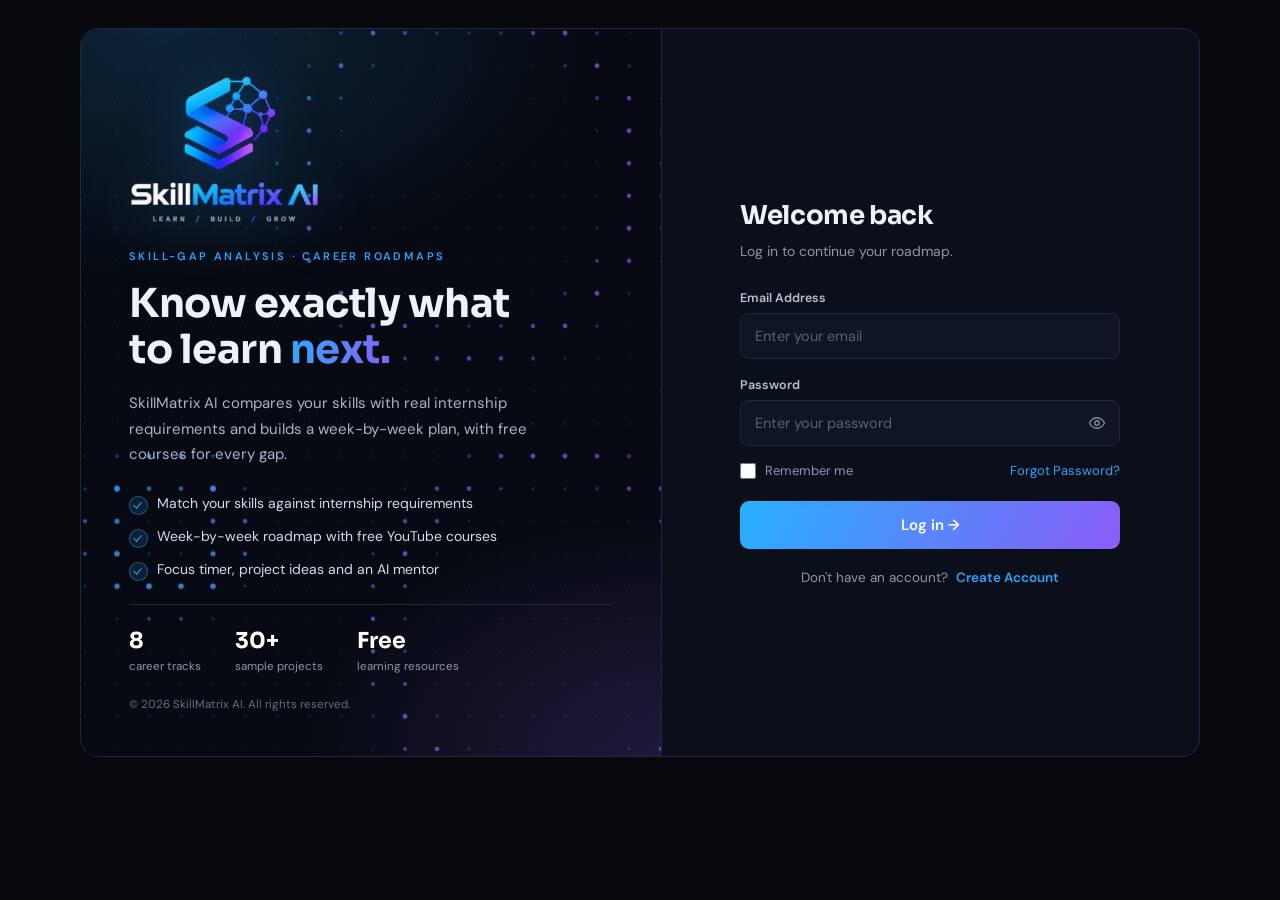
==== frontend/index.html @ 907a7614 "Initial project commit" ====
<!DOCTYPE html>
<html lang="en">
<head>
    <meta charset="UTF-8">
    <meta name="viewport" content="width=device-width, initial-scale=1.0">
    <title>SkillMatrix AI</title>
    <link rel="icon" type="image/png" href="assets/favicon.png">
    <link rel="preconnect" href="https://fonts.googleapis.com">
    <link rel="preconnect" href="https://fonts.gstatic.com" crossorigin>
    <link href="https://fonts.googleapis.com/css2?family=DM+Sans:wght@400;500;600&family=Sora:wght@600;700&display=swap" rel="stylesheet">
    <link rel="stylesheet" href="css/auth.css">
</head>
<body>
<div class="container">

    <!-- LEFT SECTION -->
    <div class="left">

        <div class="brand"><img class="logo-full" src="assets/logo-full.png" alt="SkillMatrix AI"></div>

        <div class="hero">
            <p class="tag">Skill-gap analysis &middot; Career roadmaps</p>

            <h1>Know exactly what<br>to learn <span>next.</span></h1>

            <p class="description">SkillMatrix AI compares your skills with real internship requirements and builds a week-by-week plan, with free courses for every gap.</p>

            <div class="features">
                <div>Match your skills against internship requirements</div>
                <div>Week-by-week roadmap with free YouTube courses</div>
                <div>Focus timer, project ideas and an AI mentor</div>
            </div>
        </div>

        <div class="stat-row"><div><b>8</b><span>career tracks</span></div><div><b>30+</b><span>sample projects</span></div><div><b>Free</b><span>learning resources</span></div></div>


        <p class="copyright">
            © 2026 SkillMatrix AI. All rights reserved.
        </p>

    </div>

    <!-- RIGHT SECTION -->
    <div class="right">

        <div class="login-box">

            <div class="mobile-brand"><img src="assets/logo-mark.png" alt=""><span class="wordmark">Skill<b>Matrix</b> <i>AI</i></span></div>

            <h2>Welcome back</h2>

            <p class="sub">
                Log in to continue your roadmap.
            </p>

            <form id="login-form" action="#" method="post">

                <label>Email Address</label>

                <input type="email"
                name="email"
                placeholder="Enter your email"
                required>

                <label>Password</label>

                <input type="password"
                name="password"
                placeholder="Enter your password"
                required>

                <div class="options">

                    <label class="remember">
                        <input type="checkbox" name="remember">
                        Remember me
                    </label>

                    <a href="forgot-password.html">
                        Forgot Password?
                    </a>

                </div>

                <button type="submit">
                    Log in →
                </button>

            </form>

            <div class="signup">
                Don't have an account?
                <a href="signup.html">Create Account</a>
            </div>

        </div>

    </div>

</div>

    <script src="js/api.js"></script>
    <script src="js/auth.js"></script>
<script src="js/auth-ui.js"></script>
</body>
</html>
---- frontend/css/auth.css ----
/* SkillMatrix AI - login / signup / recovery pages (one shared stylesheet) */
:root { --bg: #07090f; --panel: #0b0f19; --field: #0f1522; --line: #1f2840; --line2: #2b3756; --text: #eef1f8; --muted: #8b95ad; --blue: #2fa2ff; --violet: #8a5cf6; --grad: linear-gradient(115deg, #27b0ff, #8a5cf6); --ease: cubic-bezier(.22,.8,.3,1); }
* { margin: 0; padding: 0; box-sizing: border-box; }
html, body { min-height: 100%; }
body { font-family: 'DM Sans', system-ui, -apple-system, 'Segoe UI', Roboto, sans-serif; background: var(--bg); color: var(--text); display: flex; align-items: center; justify-content: center; padding: 28px; -webkit-font-smoothing: antialiased; }
h1, h2, .wordmark { font-family: 'Sora', 'DM Sans', system-ui, sans-serif; }
a { color: var(--blue); text-decoration: none; transition: color .2s; }
a:hover { color: #7cc4ff; }

.container { width: 100%; max-width: 1120px; min-height: 680px; display: grid; grid-template-columns: 1.08fr 1fr; background: var(--panel); border: 1px solid var(--line); border-radius: 18px; overflow: hidden; animation: rise .7s var(--ease) both; }

/* ---------- left: brand + matrix animation ---------- */
.left { position: relative; padding: 44px 48px; display: flex; flex-direction: column; justify-content: space-between; overflow: hidden; background: radial-gradient(700px 420px at 15% 0%, rgba(39,176,255,.16), transparent 60%), radial-gradient(600px 400px at 100% 100%, rgba(138,92,246,.18), transparent 60%), #070a12; border-right: 1px solid var(--line); }
.matrix-bg { position: absolute; inset: 0; width: 100%; height: 100%; pointer-events: none; }
.left > *:not(.matrix-bg) { position: relative; z-index: 1; }
.brand .logo-full { width: 190px; height: auto; display: block; filter: drop-shadow(0 8px 30px rgba(47,162,255,.25)); animation: fadeIn 1s .1s both; }
.hero { margin: 26px 0; }
.tag { font-size: 11px; font-weight: 600; letter-spacing: 2.4px; color: var(--blue); margin-bottom: 18px; text-transform: uppercase; }
.hero h1 { font-size: clamp(30px, 3.2vw, 40px); line-height: 1.15; font-weight: 700; letter-spacing: -.5px; margin-bottom: 18px; }
.hero h1 span { background: var(--grad); -webkit-background-clip: text; background-clip: text; color: transparent; }
.description { color: #aab3c9; font-size: 15px; line-height: 1.7; max-width: 440px; margin-bottom: 26px; }
.features { display: grid; gap: 15px; }
.features > div { position: relative; padding-left: 28px; font-size: 14px; color: #d5daea; }
.features > div::before { content: ""; position: absolute; left: 0; top: 2px; width: 17px; height: 17px; border-radius: 50%; background: rgba(47,162,255,.14); border: 1px solid rgba(47,162,255,.45); }
.features > div::after { content: ""; position: absolute; left: 6px; top: 6px; width: 4px; height: 7px; border: solid var(--blue); border-width: 0 1.6px 1.6px 0; transform: rotate(40deg); }
.stat-row { display: flex; gap: 34px; margin-bottom: 22px; padding-top: 22px; border-top: 1px solid var(--line); }
.stat-row b { display: block; font-family: 'Sora', sans-serif; font-size: 22px; color: #fff; }
.stat-row span { font-size: 11.5px; color: var(--muted); }
.copyright { font-size: 11.5px; color: #636d85; }
.hero > *, .features > div, .stat-row { animation: rise .7s var(--ease) both; }
.hero > :nth-child(1) { animation-delay: .15s; } .hero > :nth-child(2) { animation-delay: .22s; } .hero > :nth-child(3) { animation-delay: .3s; }
.features > div:nth-child(1) { animation-delay: .4s; } .features > div:nth-child(2) { animation-delay: .48s; } .features > div:nth-child(3) { animation-delay: .56s; } .stat-row { animation-delay: .65s; }

/* ---------- right: form ---------- */
.right { display: flex; align-items: center; justify-content: center; padding: 44px 48px; }
.login-box, .signup-box, .forgot-box { width: 100%; max-width: 380px; }
.mobile-brand { display: none; align-items: center; gap: 10px; margin-bottom: 26px; }
.mobile-brand img { width: 36px; height: 36px; }
.wordmark { font-weight: 700; font-size: 19px; letter-spacing: -.3px; color: #fff; }
.wordmark b { color: var(--blue); font-weight: 700; }
.wordmark i { font-style: normal; background: var(--grad); -webkit-background-clip: text; background-clip: text; color: transparent; }
h2 { font-size: 26px; font-weight: 700; letter-spacing: -.4px; margin-bottom: 8px; }
.sub { color: var(--muted); font-size: 14px; line-height: 1.6; margin-bottom: 28px; }
form > * { animation: rise .6s var(--ease) both; }
label { display: block; font-size: 12.5px; font-weight: 600; color: #b8c0d6; margin-bottom: 7px; }
input:not([type="checkbox"]), select { width: 100%; height: 46px; padding: 0 14px; margin-bottom: 18px; background: var(--field); border: 1px solid var(--line); border-radius: 9px; color: var(--text); font-size: 14.5px; font-family: inherit; outline: none; transition: border-color .2s, box-shadow .2s, background .2s; }
input::placeholder { color: #566079; }
input:not([type="checkbox"]):hover { border-color: var(--line2); }
input:not([type="checkbox"]):focus { border-color: var(--blue); box-shadow: 0 0 0 3px rgba(47,162,255,.16); background: #101827; }
input.field-error { border-color: #ff6b7a !important; box-shadow: 0 0 0 3px rgba(255,107,122,.12); }
input[type="checkbox"] { width: 16px; height: 16px; accent-color: var(--blue); margin: 0; flex: 0 0 auto; }
.options { display: flex; justify-content: space-between; align-items: center; margin: -2px 0 22px; font-size: 13px; }
.remember, .terms { display: flex; align-items: center; gap: 9px; color: var(--muted); font-size: 13px; font-weight: 400; margin: 0; cursor: pointer; }
.terms { margin: -2px 0 22px; }
button[type="submit"] { width: 100%; height: 48px; border: 0; border-radius: 9px; background: var(--grad); color: #fff; font-size: 15px; font-weight: 600; font-family: inherit; cursor: pointer; transition: transform .2s var(--ease), box-shadow .25s, filter .2s; }
button[type="submit"]:hover:not(:disabled) { transform: translateY(-2px); box-shadow: 0 10px 28px rgba(47,162,255,.28); filter: brightness(1.06); }
button[type="submit"]:active { transform: none; }
button[disabled] { opacity: .65; cursor: wait; }
.signup, .login, .help, .back, .recovery { text-align: center; margin-top: 20px; font-size: 13.5px; color: var(--muted); }
.signup a, .login a, .help a { font-weight: 600; margin-left: 4px; }
.recovery { display: flex; justify-content: center; gap: 12px; font-size: 13px; }
.recovery span { color: #3a4560; }
.back a { color: var(--muted); } .back a:hover { color: #fff; }
.form-msg { font-size: 13px; line-height: 1.55; margin: 0 0 14px; padding: 0; }
.form-msg:empty { display: none; }
.form-msg.error { color: #ff8e9a; background: rgba(255,107,122,.08); border: 1px solid rgba(255,107,122,.25); padding: 10px 12px; border-radius: 8px; }
.form-msg.success { color: #5fe0a8; background: rgba(61,220,151,.07); border: 1px solid rgba(61,220,151,.25); padding: 10px 12px; border-radius: 8px; }
.form-msg a { word-break: break-all; }

/* show / hide password */
.pw-wrap { position: relative; margin-bottom: 18px; }
.pw-wrap input { margin-bottom: 0 !important; padding-right: 48px !important; }
.pw-toggle { position: absolute; right: 6px; top: 6px; width: 34px; height: 34px; border: 0; border-radius: 7px; background: transparent; color: #7f8aa5; cursor: pointer; display: grid; place-items: center; transition: .2s; }
.pw-toggle:hover { background: rgba(255,255,255,.07); color: #fff; }
.pw-toggle svg { width: 18px; height: 18px; fill: none; stroke: currentColor; stroke-width: 1.8; stroke-linecap: round; stroke-linejoin: round; }

@keyframes rise { from { opacity: 0; transform: translateY(16px); } to { opacity: 1; transform: none; } }
@keyframes fadeIn { from { opacity: 0; } to { opacity: 1; } }
@media (max-width: 900px) {
    body { padding: 0; align-items: stretch; }
    .container { grid-template-columns: 1fr; border-radius: 0; border: 0; min-height: 100vh; }
    .left { display: none; }
    .right { padding: 36px 24px; }
    .mobile-brand { display: flex; }
}
@media (prefers-reduced-motion: reduce) { *, *::before, *::after { animation: none !important; transition: none !important; } }
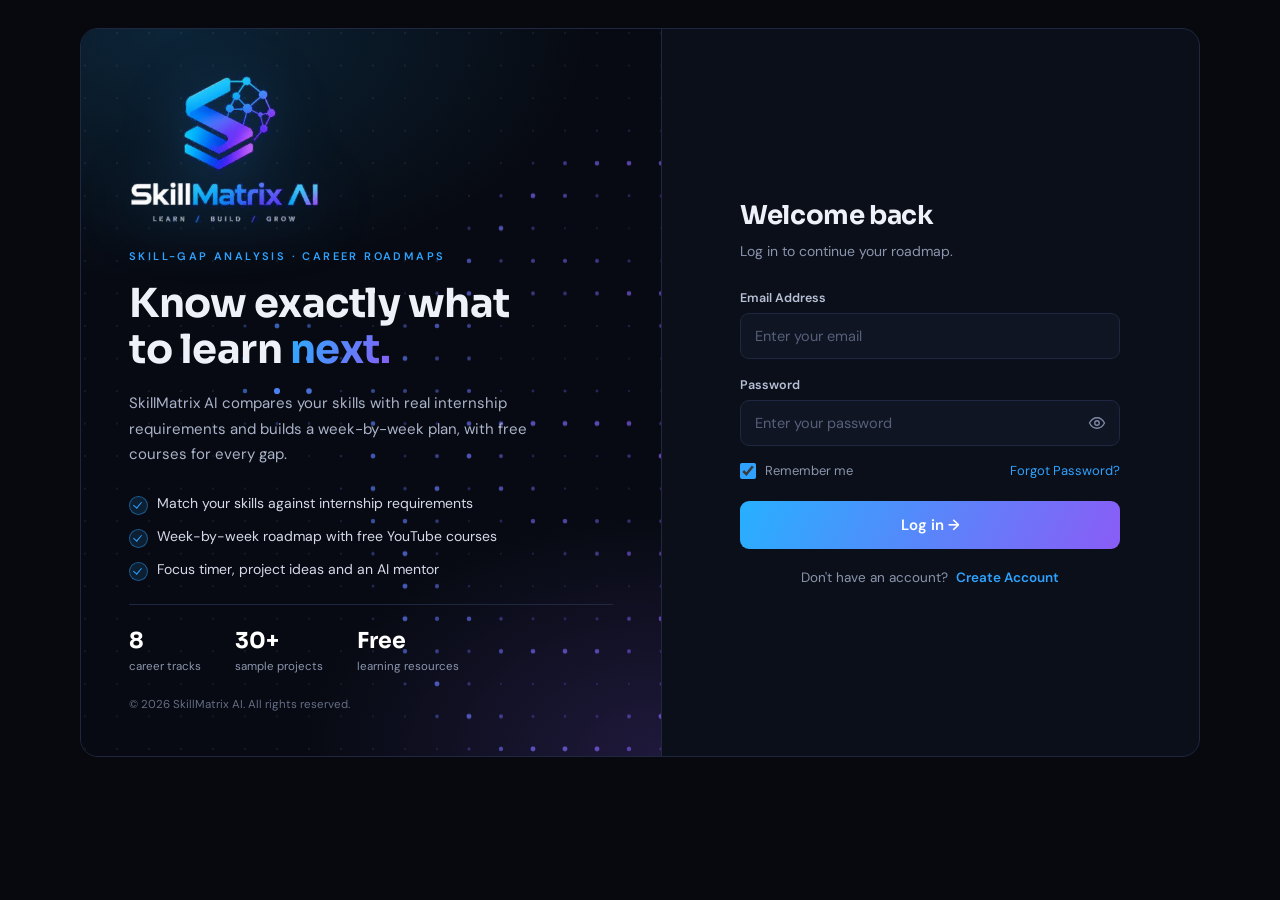
==== commit 21f69f72: "Update project features and deployment files" ====
--- a/frontend/index.html
+++ b/frontend/index.html
@@ -74,7 +74,7 @@
                 <div class="options">
 
                     <label class="remember">
-                        <input type="checkbox" name="remember">
+                        <input type="checkbox" name="remember" checked>
                         Remember me
                     </label>
 
@@ -101,6 +101,7 @@
 
 </div>
 
+    <script src="js/config.js"></script>
     <script src="js/api.js"></script>
     <script src="js/auth.js"></script>
 <script src="js/auth-ui.js"></script>
